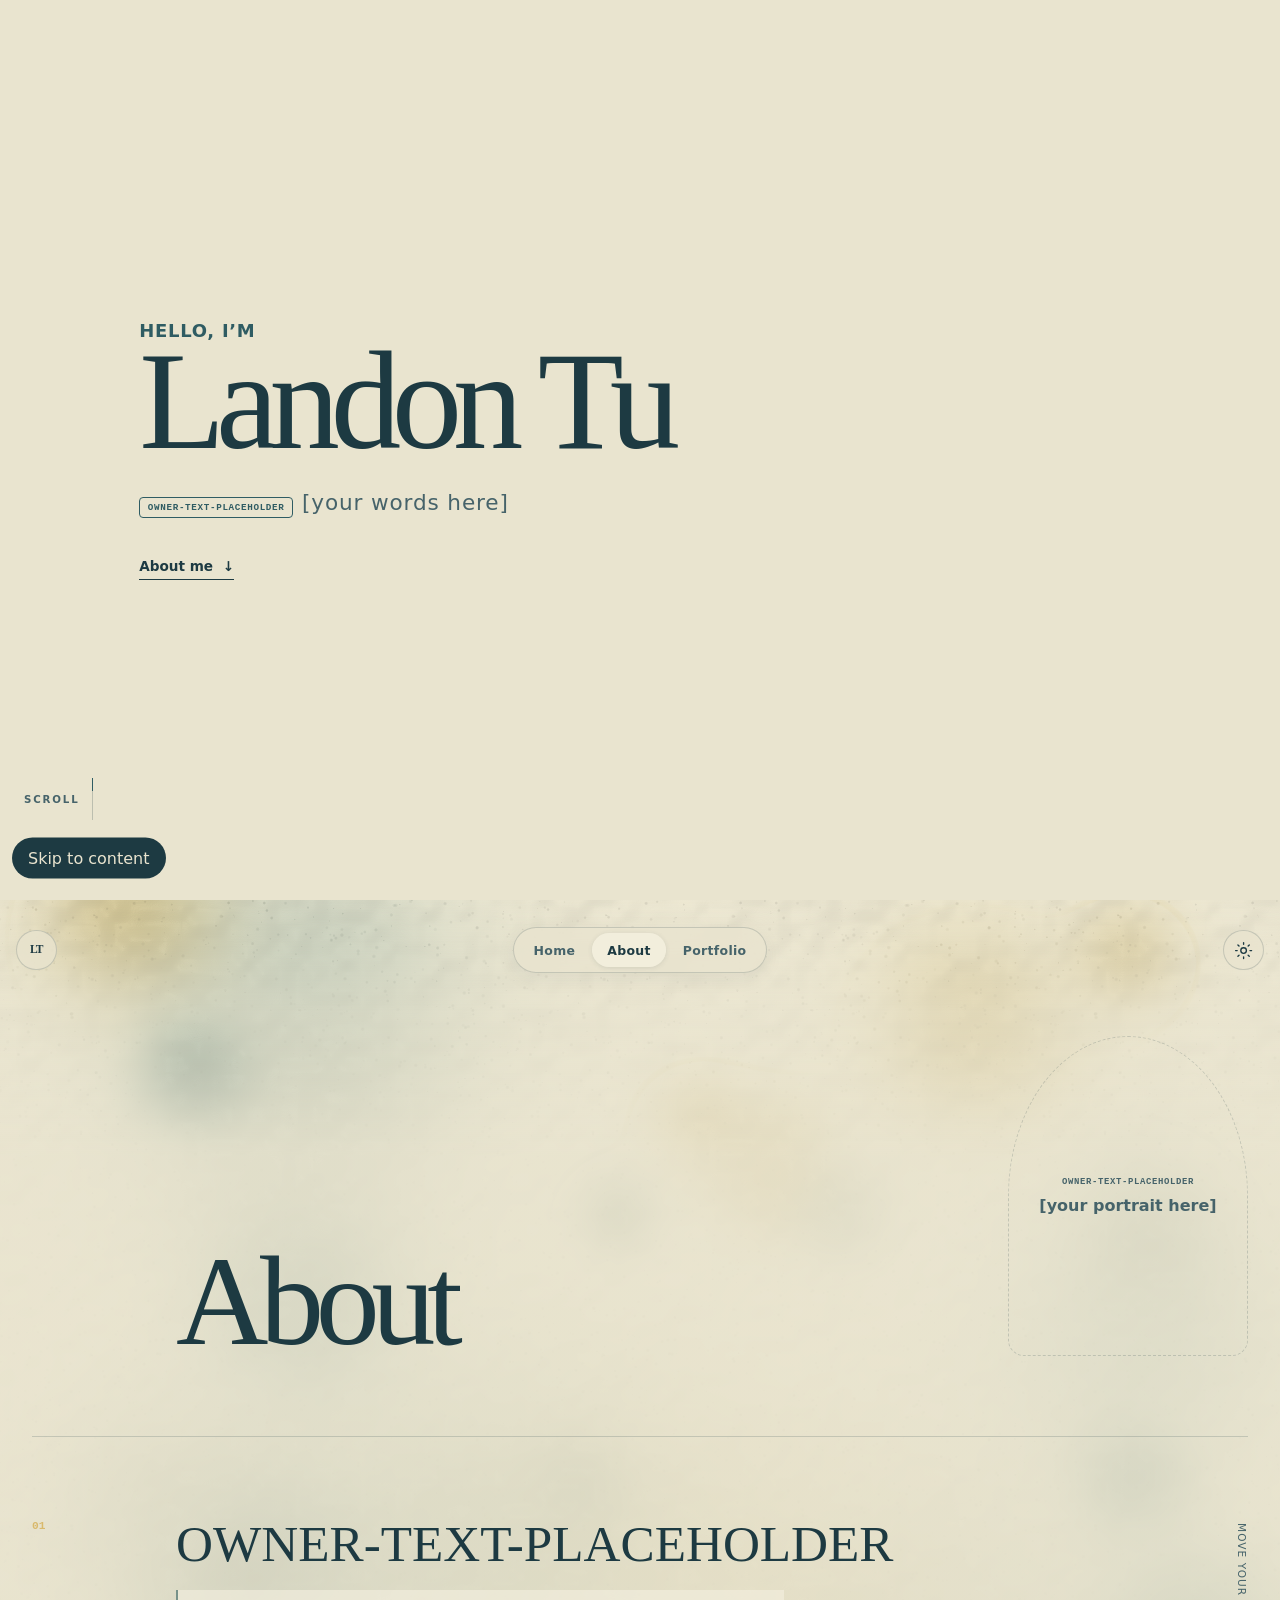
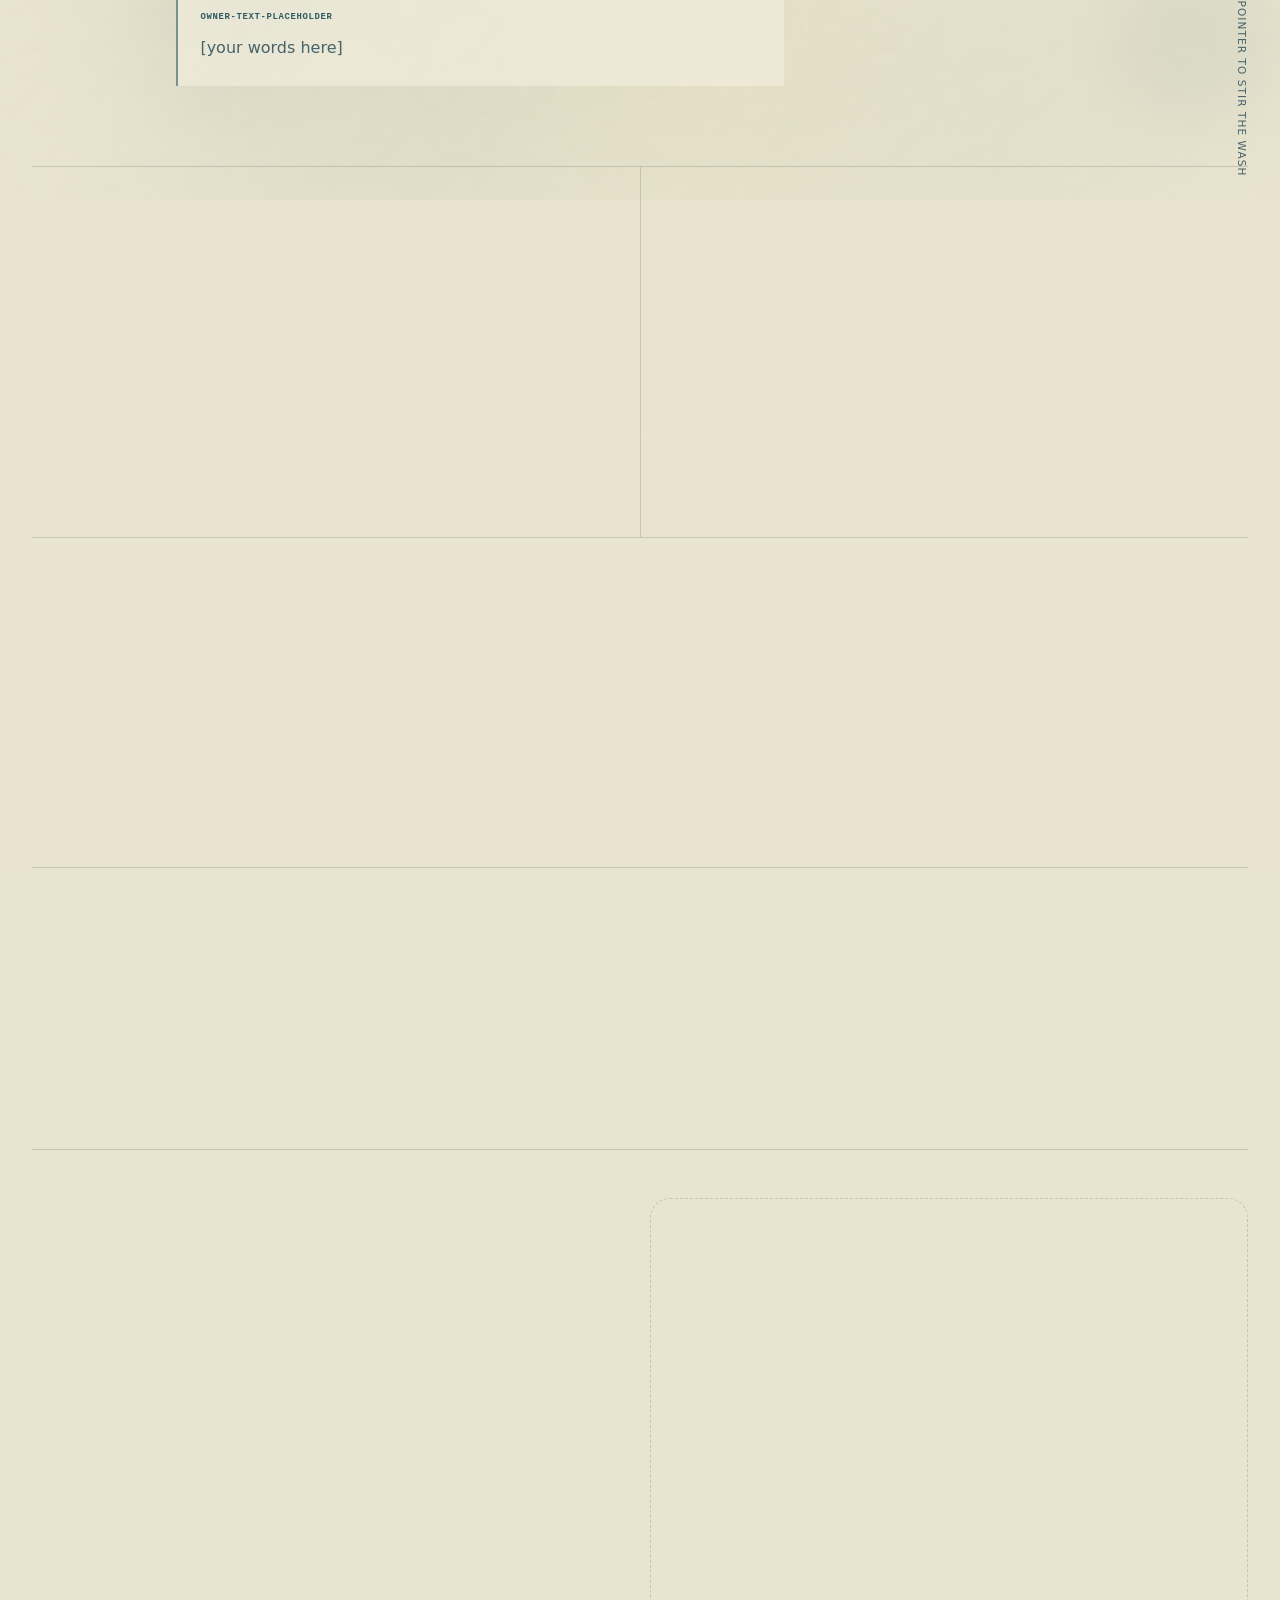
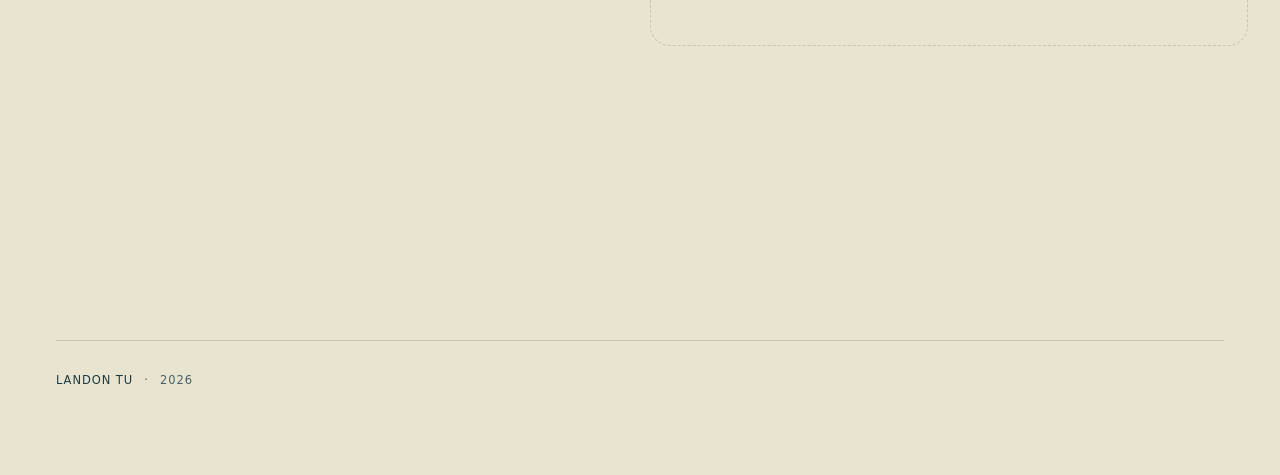
==== about.html @ 3b2dab9d "Initial commit: one-page site with watercolor background, portfolio, prototypes" ====
<!DOCTYPE html>
<html lang="en" data-theme="light">
<head>
  <meta charset="utf-8">
  <meta name="viewport" content="width=device-width, initial-scale=1">
  <!-- About is no longer a page; it is the second movement of the home page.
       This stub stays so old links, bookmarks and search results land in the
       right place instead of 404ing. -->
  <meta http-equiv="refresh" content="0; url=index.html#about">
  <meta name="robots" content="noindex">
  <link rel="canonical" href="index.html">
  <title>About — Landon Tu</title>
  <link rel="icon" href="favicon.svg" type="image/svg+xml">
  <link rel="stylesheet" href="styles.css">
  <script src="site.js" defer></script>
</head>
<body class="inner-page">
  <main class="page-shell" id="main-content">
    <p style="padding:6rem 0">Redirecting to <a href="index.html#about">Landon Tu — About</a>.</p>
  </main>
</body>
</html>
---- styles.css ----
:root {
  color-scheme: light dark;
  --paper: #e9e4cf;
  --paper-raised: #f3efdf;
  --ink: #1d3a42;
  --ink-soft: #46636a;
  --teal: #2f5c63;
  --celadon: #77928a;
  --gold: #d9b96c;
  --line: color-mix(in srgb, var(--ink) 18%, transparent);
  --glass: color-mix(in srgb, var(--paper) 76%, transparent);
  --shadow: 0 20px 60px color-mix(in srgb, var(--ink) 12%, transparent);
  --ease-out: cubic-bezier(.16, 1, .3, 1);
  --ease-soft: cubic-bezier(.22, .61, .36, 1);
  font-family: ui-sans-serif, system-ui, -apple-system, BlinkMacSystemFont, "Segoe UI", sans-serif;
}

:root[data-theme="dark"] {
  --paper: #0d2026;
  --paper-raised: #142c32;
  --ink: #e9e4cf;
  --ink-soft: #a9bbb5;
  --teal: #78a7a8;
  --celadon: #91aaa0;
  --gold: #d9b96c;
  --line: color-mix(in srgb, var(--ink) 16%, transparent);
  --glass: color-mix(in srgb, var(--paper) 72%, transparent);
  --shadow: 0 24px 70px rgba(0, 0, 0, .34);
}

/* ---------------------------------------------------------------- descent
   `--sp` is scroll progress through the FIRST viewport of the one-page
   journey, 0 at the top of the hero and 1 once the about sheet has taken the
   screen. It is the single driver for every continuous scroll effect, written
   two ways that must agree:

     - native  CSS scroll-driven animation on :root (see @supports below).
                No scroll listener exists at all; the browser owns the value.
     - fallback site.js writes the same number from a passive, rAF-coalesced
                scroll handler when animation-timeline is unsupported.

   Per-property easing is expressed as pure calc() shaping of that one linear
   driver, so both paths produce identical curves and there is no second set of
   keyframes to drift. --sp-in leaves slowly then accelerates (the hero holds,
   then goes); --sp-out moves immediately then settles; --sp-smooth is a
   smoothstep for things that should have no visible start or stop. */
@property --sp {
  syntax: "<number>";
  inherits: true;
  initial-value: 0;
}

:root {
  --sp-in: calc(var(--sp) * var(--sp));
  --sp-out: calc(var(--sp) * (2 - var(--sp)));
  --sp-smooth: calc(var(--sp) * var(--sp) * (3 - 2 * var(--sp)));
}

@supports (animation-timeline: scroll()) {
  html.wc-native-timeline {
    animation: wc-descent linear both;
    animation-timeline: scroll(root block);
    animation-range: 0 100vh;
  }
  @keyframes wc-descent { from { --sp: 0; } to { --sp: 1; } }
}

* { box-sizing: border-box; }
html { min-height: 100%; background: var(--paper); scroll-behavior: smooth; }
body { min-height: 100vh; margin: 0; background: var(--paper); color: var(--ink); }
a { color: inherit; }
button, a { -webkit-tap-highlight-color: transparent; }

.skip-link {
  position: fixed; top: .75rem; left: .75rem; z-index: 100;
  padding: .7rem 1rem; border-radius: 999px; background: var(--ink); color: var(--paper);
  text-decoration: none; transform: translateY(-180%); transition: transform .2s var(--ease-out);
}
.skip-link:focus { transform: translateY(0); }

.site-header {
  position: relative; z-index: 20; width: min(100% - 2rem, 84rem); height: 6.25rem; margin: 0 auto;
  display: grid; grid-template-columns: 1fr auto 1fr; align-items: center; gap: 1rem;
}
.home-page .site-header { position: fixed; inset: 0 0 auto; }
.wordmark {
  justify-self: start; display: grid; place-items: center; width: 2.55rem; height: 2.55rem;
  border: 1px solid var(--line); border-radius: 50%; background: var(--glass); backdrop-filter: blur(16px);
  font: 650 .72rem/1 Georgia, serif; letter-spacing: -.07em; text-decoration: none;
  transition: color .18s ease, border-color .22s ease, rotate .6s var(--ease-out), scale .35s var(--ease-out), background-color .25s ease;
}
.wordmark:hover { color: var(--gold); border-color: var(--gold); rotate: 12deg; scale: 1.08; }
.wordmark:focus-visible { outline: 2px solid var(--gold); outline-offset: 4px; rotate: -8deg; scale: 1.08; }

.site-nav {
  --nav-pad: .28rem; position: relative; display: flex; gap: .1rem; padding: var(--nav-pad);
  border: 1px solid var(--line); border-radius: 999px; background: var(--glass); backdrop-filter: blur(18px);
  box-shadow: 0 5px 20px color-mix(in srgb, var(--ink) 6%, transparent);
}
/* NOTHING here may change on :hover except colour. A nav item is a fixed box:
   its rect at rest and its rect under the pointer are the same rect, to the
   pixel. Two properties used to break that and both are gone (2026-08-12):

     letter-spacing .025em -> .04em   a genuine reflow. The hovered link grew a
       couple of pixels wider and shoved its neighbours sideways — pointing at
       "About" moved "Portfolio", which is the shift you can feel. It also lied
       to the pill: site.js measures link.offsetWidth synchronously in
       `pointerenter`, i.e. BEFORE the .32s letter-spacing transition has run, so
       the highlight was sized to a width the link no longer had by the time it
       arrived.
     transform: translateY(-1px)      no reflow, but it moves the item's own box
       by a pixel, which is exactly the complaint.

   The hover response did not need either: .nav-highlight already slides a pill
   under the pointer (translate + width, compositor-only, behind z-index 0) and
   the colour lift to --ink is instant. `transition` therefore no longer names a
   layout property, so there is no way to animate one back in by accident.
   Same rule applies to the showcase bar (showcase.css). */
.site-nav a {
  position: relative; z-index: 1; padding: .62rem .95rem; border-radius: 999px;
  color: var(--ink-soft); font-size: .78rem; font-weight: 650; letter-spacing: .025em; text-decoration: none;
  transition: color .16s ease;
}
.site-nav a:hover, .site-nav a:focus-visible, .site-nav a[aria-current="page"], .site-nav a.nav-spy-active { color: var(--ink); }
/* While the reader is down in the about section the emphasis moves with the
   pill; hover/focus still win so the nav never looks unresponsive. */
.site-nav:has(.nav-spy-active) a[aria-current="page"]:not(:hover):not(:focus-visible):not(.nav-spy-active) { color: var(--ink-soft); }
.site-nav a:focus-visible { outline: none; box-shadow: inset 0 0 0 2px var(--gold); }
.nav-highlight {
  position: absolute; z-index: 0; top: var(--nav-pad); bottom: var(--nav-pad); left: 0;
  width: var(--nav-w, 0); translate: var(--nav-x, 0) 0; opacity: 0; border-radius: 999px;
  background: color-mix(in srgb, var(--paper-raised) 88%, transparent);
  box-shadow: 0 1px 5px color-mix(in srgb, var(--ink) 12%, transparent);
  transition: translate .42s var(--ease-out), width .36s var(--ease-soft), opacity .12s ease, background-color .25s ease;
  will-change: translate, width;
}
.site-nav.nav-immediate .nav-highlight { transition-duration: 0s; }

.theme-toggle {
  justify-self: end; position: relative; width: 2.55rem; height: 2.55rem; padding: 0;
  border: 1px solid var(--line); border-radius: 50%; background: var(--glass); color: var(--ink); backdrop-filter: blur(16px); cursor: pointer;
  transition: background-color .2s ease, border-color .22s ease, box-shadow .3s var(--ease-out), transform .3s var(--ease-out);
}
.theme-toggle:hover { border-color: var(--gold); transform: rotate(8deg) scale(1.06); box-shadow: 0 7px 20px color-mix(in srgb, var(--ink) 12%, transparent); }
.theme-toggle:focus-visible { outline: 2px solid var(--gold); outline-offset: 4px; }
.theme-toggle svg { position: absolute; inset: .64rem; width: 1.2rem; height: 1.2rem; fill: none; stroke: currentColor; stroke-width: 1.7; stroke-linecap: round; stroke-linejoin: round; transition: opacity .2s ease, transform .5s var(--ease-out); }
.theme-toggle .moon { opacity: 0; transform: rotate(-70deg) scale(.45); fill: currentColor; stroke: none; }
[data-theme="dark"] .theme-toggle .sun { opacity: 0; transform: rotate(80deg) scale(.45); }
[data-theme="dark"] .theme-toggle .moon { opacity: 1; transform: rotate(0) scale(1); }

.watercolor, #wc-canvas, .watercolor-shade, .watercolor-veil { position: fixed; inset: 0; width: 100%; height: 100%; }
.watercolor { z-index: 0; overflow: hidden; background: #e9e4cf; }
#wc-canvas { display: block; pointer-events: none; background: #e9e4cf; }
.watercolor-shade { pointer-events: none; background: transparent; transition: background-color .7s ease; }
[data-theme="dark"] .watercolor-shade { background: rgba(5, 24, 29, .68); }

/* The descent's backdrop move: the page's own paper reclaims the wash as you
   go down, so the sim keeps running (and keeps being visible) while the about
   text sits on something quiet. Opacity on a fixed solid layer — no filter, no
   blur, nothing that would repaint the canvas region every frame. */
.watercolor-veil { z-index: 1; pointer-events: none; background: var(--paper); opacity: calc(var(--sp-smooth) * .46); }

/* The home page scrolls now. (watercolor.css used to force `overflow: hidden`
   and a 100% body height from the prototype shell; both are gone from the
   site's copy — see the comment there.) */
.home-page { background: var(--paper); }
.home-main {
  position: relative; z-index: 2; min-height: 100svh; display: flex; align-items: center;
  padding: 7rem max(1.5rem, calc((100vw - 84rem) / 2)); pointer-events: none;
}
.hero {
  max-width: 49rem; pointer-events: auto;
  /* Parallax with restraint: the name LAGS the scroll by 22vh over the first
     viewport (it rises at ~0.78x the page's speed), so it seems to stay with
     the wash while the document moves past it — rather than being flung. Lag
     is linear, because a constant relative speed is what reads as depth.
     The fade is quad-in on the same driver: it holds at full strength through
     the first fifth, then dissolves, finishing at --sp 0.62 — while the name
     is still on screen. The hero recedes INTO the wash; it does not merely
     scroll off the top. Two properties, two curves, one driver. */
  transform: translate3d(0, calc(var(--sp) * 22vh), 0);
  opacity: clamp(0, calc(1 - var(--sp-in) * 2.6), 1);
}
/* An opacity-0 element still swallows clicks. Once ANY sheet below the hero
   owns the viewport the hero must stop being a target, whatever the geometry
   does. The class was `at-about` when about was the only sheet; with portfolio
   below it, keying on "about is in view" would hand the invisible hero its
   clicks back the moment the reader scrolled past about. */
.wc-past-hero .hero { pointer-events: none; }
.hero-rise { animation: rise .75s var(--ease-out) both; }
html.wc-deep-load .hero-rise { animation: none; }

.scroll-cue {
  /* bottom clears the watercolor panel's toggle, which the home page parks at
     bottom-left (1rem + 42px). At 3.2rem the label sat on top of it. */
  position: absolute; z-index: 3; left: max(1.5rem, calc((100vw - 84rem) / 2)); bottom: 5rem;
  display: flex; gap: .8rem; align-items: center; pointer-events: auto;
  color: var(--ink-soft); font-size: .64rem; font-weight: 650; letter-spacing: .18em; text-transform: uppercase;
  text-decoration: none; opacity: clamp(0, calc(1 - var(--sp) * 2.6), 1);
  transition: color .2s ease;
}
.scroll-cue:hover { color: var(--ink); }
.scroll-cue:focus-visible { outline: 2px solid var(--gold); outline-offset: 6px; border-radius: .3rem; }
.scroll-cue-rail { position: relative; display: block; width: 1px; height: 2.6rem; background: color-mix(in srgb, var(--ink) 22%, transparent); overflow: hidden; }
.scroll-cue-rail i { position: absolute; top: 0; left: -1px; width: 3px; height: .8rem; border-radius: 999px; background: var(--teal); animation: cue-fall 2.6s var(--ease-soft) infinite; }
@keyframes cue-fall {
  0% { transform: translateY(-.9rem); opacity: 0; }
  22% { opacity: 1; }
  70% { opacity: 1; }
  100% { transform: translateY(2.6rem); opacity: 0; }
}
.eyebrow { margin: 0 0 1rem; color: var(--teal); font-size: .7rem; font-weight: 750; letter-spacing: .19em; text-transform: uppercase; }
.hero h1 { margin: 0; font: 500 clamp(4rem, 11vw, 9rem)/.85 Georgia, "Times New Roman", serif; letter-spacing: -.065em; }
.hero h1 { color: var(--ink); text-shadow: 0 1px 0 color-mix(in srgb, var(--paper) 70%, transparent); }
.hero .eyebrow { color: var(--teal); }
.hero .hero-tagline { margin: 1.8rem 0 0; display: flex; flex-wrap: wrap; gap: .55rem; align-items: baseline; color: var(--ink-soft); font-size: clamp(1rem, 1.8vw, 1.35rem); }
.placeholder-label { display: inline-block; padding: .3rem .48rem; border: 1px solid currentColor; border-radius: .25rem; color: var(--teal); font: 700 .58rem/1 ui-monospace, SFMono-Regular, Consolas, monospace; letter-spacing: .07em; }
.hero-actions { margin-top: 2.4rem; }
.text-link { display: inline-flex; gap: .6rem; align-items: center; padding-bottom: .3rem; border-bottom: 1px solid var(--ink); text-decoration: none; font-size: .85rem; font-weight: 650; transition: color .18s ease, border-color .18s ease, gap .35s var(--ease-out); }
.text-link:hover { color: var(--teal); border-color: var(--teal); gap: .95rem; }
.text-link:focus-visible { outline: 2px solid var(--gold); outline-offset: 5px; }
/* The hint is about the hero's pointer play; it has no business following you
   into the about section, so it leaves in the first third of the descent. */
.interaction-hint { position: fixed; z-index: 2; right: 2rem; bottom: 1.5rem; margin: 0; color: var(--ink-soft); font-size: .66rem; letter-spacing: .1em; text-transform: uppercase; writing-mode: vertical-rl; opacity: clamp(0, calc(1 - var(--sp) * 3.2), 1); }
/* ------------------------------------------------------ ?tune panel only

   index.html no longer ships a panel: no panel.js, no mount, no
   watercolor-panel.css. These four rules therefore match nothing on a normal
   visit — they are the home page's placement for the panel that `?tune`
   injects, and they are KEPT rather than deleted because the escape hatch puts
   the real panel on the real page, at the real bottom-left corner, where the
   bug below lives. Deleting them would move the tuning panel to its default
   top-right, on top of the fixed site header and the theme toggle. */
.home-page .wc-panel { top: auto; right: auto; bottom: 1rem; left: 1rem; align-items: flex-start; }
/* The panel is a fixed flex column 300px wide EVEN WHEN CLOSED — the collapsed
   drawer inside it is already `pointer-events: none` (watercolor-panel.css), but
   the container is not, and it is `position: fixed; z-index: 10` parked in the
   home page's bottom-left corner. At the bottom of the document that is exactly
   where the footer byline is, so the byline's clicks went to an invisible div:
   `document.elementFromPoint` over the link returned `div.wc-panel`, in the
   canonical site as well as here. Only the panel's own controls are targets.
   The split makes this unreachable for a reader — but it must survive for the
   owner's own ?tune pass, which is the one session where a stranded footer
   would be blamed on the footer. */
.home-page .wc-panel { pointer-events: none; }
.home-page .wc-toggle { pointer-events: auto; opacity: .55; scale: .82; }
.home-page .wc-toggle:hover, .home-page .wc-toggle:focus-visible, .home-page .wc-panel.open .wc-toggle { opacity: 1; scale: 1; }
.home-page .wc-note { top: auto; right: auto; bottom: 1rem; left: 1rem; }
@keyframes rise { from { opacity: 0; transform: translateY(1.4rem); } to { opacity: 1; transform: none; } }

/* .inner-page / .page-shell are the redirect stubs' shell (about.html,
   portfolio.html). Nothing else uses them: both real pages are movements of
   index.html now. */
.inner-page { background-image: radial-gradient(circle at 90% 5%, color-mix(in srgb, var(--gold) 13%, transparent), transparent 30rem), linear-gradient(135deg, transparent 0 49.8%, color-mix(in srgb, var(--teal) 5%, transparent) 50% 50.2%, transparent 50.4%); }
.page-shell { width: min(100% - 3rem, 76rem); min-height: calc(100vh - 12rem); margin: 3.5rem auto 5rem; }

.portfolio-grid { display: grid; grid-template-columns: repeat(12, 1fr); gap: 1.25rem; padding: 3rem 0 4rem; }
.project-card { grid-column: span 6; }
.project-visual { display: block; aspect-ratio: 4 / 3; overflow: hidden; border-radius: 1rem; background: var(--paper-raised); }
.project-visual img { width: 100%; height: 100%; object-fit: cover; transition: transform .7s var(--ease-out), filter .35s ease; }
.project-visual:hover img { transform: scale(1.025); }
.project-meta { padding: 1rem .2rem 2rem; }
.project-meta h3 { margin: 0; font: 500 1.6rem/1.2 Georgia, serif; }
.project-meta h3 a { text-decoration: none; }
.project-meta p { max-width: 38rem; color: var(--ink-soft); line-height: 1.65; }
.project-tags { display: flex; flex-wrap: wrap; gap: .4rem; padding: 0; list-style: none; }
.project-tags li { padding: .25rem .55rem; border: 1px solid var(--line); border-radius: 999px; color: var(--ink-soft); font-size: .68rem; }
.empty-state { grid-column: 1 / -1; min-height: 22rem; display: grid; place-content: center; justify-items: center; padding: 3rem; border: 1px dashed var(--line); border-radius: 1.25rem; text-align: center; }
/* The empty room with an exhibit already in it: same panel, one cell wide, and
   aligned to the card's visual rather than to the whole card, so the two tops
   agree and the dashed box does not run down past the card's meta block. */
.empty-state-beside { grid-column: span 6; min-height: 0; aspect-ratio: 4 / 3; align-self: start; padding: 2rem; }
/* The visual half of a card whose cover image the owner has not chosen yet.
   Same dashed-placeholder language as .portrait-placeholder, same 4/3 box as a
   real .project-visual, so the grid does not reflow when the <img> lands. */
.project-visual-empty { display: grid; place-content: center; justify-items: center; gap: .5rem; padding: 2rem; border: 1px dashed var(--line); background: color-mix(in srgb, var(--paper-raised) 55%, transparent); color: var(--ink-soft); text-align: center; text-decoration: none; transition: border-color .22s ease, background-color .25s ease; }
.project-visual-empty strong { font: 400 .8rem/1.4 inherit; }
.project-visual-empty:hover { border-color: var(--teal); background: color-mix(in srgb, var(--paper-raised) 80%, transparent); }
.project-visual-empty:focus-visible { outline: 2px solid var(--gold); outline-offset: 4px; }
/* h3, not h2: on the one-pager the section's own heading is the <h2>. */
.empty-state h3 { margin: 1.4rem 0 .35rem; font: 500 clamp(1.7rem, 4vw, 2.4rem)/1.2 Georgia, serif; }
.empty-state p { margin: 0; color: var(--ink-soft); }
/* …and it stops shouting. At display size the placeholder's "more exhibits are
   being prepared" was set larger than the title of the exhibit standing next to
   it, so the empty half of the room read as the headline and the actual work as
   a caption. It is a note now, not a movement. */
.empty-state-beside h3 { font-size: clamp(1.1rem, 1.6vw, 1.35rem); margin: 1rem 0 .3rem; }
.empty-state-beside p { font-size: .82rem; }
.empty-state-beside .empty-mark { height: 1.6rem; }
.empty-state-beside .empty-mark i { height: .8rem; }
.empty-state-beside .empty-mark i:nth-child(2) { height: 1.4rem; }
.empty-state-beside .empty-mark i:nth-child(3) { height: 1rem; }
.empty-mark { display: flex; gap: .4rem; align-items: end; height: 2.6rem; }
.empty-mark i { display: block; width: .45rem; height: 1.2rem; border-radius: 999px; background: var(--teal); transform: rotate(25deg); opacity: .65; }
.empty-mark i:nth-child(2) { height: 2.2rem; background: var(--gold); transform: rotate(12deg); }
.empty-mark i:nth-child(3) { height: 1.6rem; background: var(--celadon); transform: rotate(-8deg); }

/* ------------------------------------------------------------ about sheet
   Legibility is STRUCTURAL, not animated: the sheet is a real scrolling
   surface whose paper thickens over its first 16rem, so the wash settles
   behind the text purely from layout. The scroll-driven veil above is extra
   atmosphere on top of that — if every animation here were switched off (JS
   dead, reduced motion, an engine with no scroll timelines), the about text
   still reads on quiet paper. */
.about-shell {
  position: relative; z-index: 2;
  background: linear-gradient(to bottom,
    color-mix(in srgb, var(--paper) 0%, transparent) 0,
    color-mix(in srgb, var(--paper) 62%, transparent) 7rem,
    color-mix(in srgb, var(--paper) 89%, transparent) 16rem);
}
.about-inner { width: min(100% - 3rem, 76rem); margin: 0 auto; padding: 4rem 0 0; }

/* The about section opens on its own display word rather than a second copy
   of the name — the 9rem indent lines it up with the 01-04 number rail. */
.about-intro { position: relative; display: grid; grid-template-columns: minmax(0, 1fr) auto; align-items: end; gap: 2rem; padding: 4.5rem 0 5rem; border-bottom: 1px solid var(--line); }
/* One display word per movement, at one size. About indents its word to the
   9rem number rail; Portfolio gets there by sitting in the rail's grid column
   instead, with its eyebrow in the rail itself. */
.about-display, .portfolio-display { margin: 0; font: 500 clamp(4.4rem, 10vw, 8.5rem)/.85 Georgia, "Times New Roman", serif; letter-spacing: -.065em; }
.about-display { margin-left: 9rem; }
.portrait-placeholder { width: min(25vw, 15rem); aspect-ratio: 3 / 4; display: grid; place-content: center; gap: .5rem; padding: 1rem; border: 1px dashed var(--line); border-radius: 50% 50% 1rem 1rem; color: var(--ink-soft); text-align: center; }
.portrait-placeholder span, .owner-copy::before { font: 700 .56rem/1.3 ui-monospace, SFMono-Regular, Consolas, monospace; letter-spacing: .07em; }
.portrait-placeholder strong { font: 400 .8rem/1.4 inherit; }
.about-content { display: grid; gap: 0; }
.about-lede, .about-contact { display: grid; grid-template-columns: 9rem 1fr; padding: 5rem 0; border-bottom: 1px solid var(--line); }
.about-columns { display: grid; grid-template-columns: 1fr 1fr; border-bottom: 1px solid var(--line); }
.about-columns article { padding: 4rem 4rem 4rem 9rem; }
.about-columns article + article { border-left: 1px solid var(--line); }
.section-number { margin: .25rem 0; color: var(--gold); font: 600 .7rem/1 ui-monospace, monospace; }
/* Grid items default to min-width:auto, and the placeholder headings are one
   unbreakable 22-character token at clamp(...,4vw,...) — which is why the old
   about page pushed 8px of horizontal scroll at 1280w. Harmless on its own
   page; on the merged page it puts a sideways wobble into the descent. */
.about-lede > div, .about-contact > div, .about-columns article { min-width: 0; }
.about-content h3 { margin: 0 0 1.2rem; font: 500 clamp(1.8rem, 4vw, 3.2rem)/1.05 Georgia, serif; overflow-wrap: anywhere; }
.owner-copy { min-height: 6rem; max-width: 38rem; margin: 0; padding: 1.4rem; border-left: 2px solid var(--celadon); background: color-mix(in srgb, var(--paper-raised) 65%, transparent); color: var(--ink-soft); font-size: 1rem; line-height: 1.7; }
.owner-copy::before { content: "OWNER-TEXT-PLACEHOLDER"; display: block; margin-bottom: .6rem; color: var(--teal); }
/* -------------------------------------------------------- portfolio sheet
   The third movement, and the bottom of the descent. The about sheet's paper
   gradient stops climbing at 16rem and holds 89% for the rest of its height,
   so this sheet is that same flat 89% — a different value here would draw a
   visible horizontal seam across the wash at the section junction. It is a
   sheet rather than a continuation of .about-shell because the scroll spy
   needs two separate sections to observe, and because the nav's Portfolio
   anchor has to land on a real element. */
.portfolio-shell {
  position: relative; z-index: 2;
  background: color-mix(in srgb, var(--paper) 89%, transparent);
}
.portfolio-inner { width: min(100% - 3rem, 76rem); margin: 0 auto; }
/* Eyebrow in the 9rem rail, display word beside it — the same left gutter the
   01–04 numbers and the about word already use, so the descent keeps one
   vertical alignment from the hero to the footer. */
/* 7rem of lead-in, not 5: the site header is fixed at 6.25rem on this page, so
   anything less and an anchor landing that puts #portfolio's top at y=0 tucks
   the display word under the nav pill. About clears it by accident (its own
   intro padding puts the word at ~136px); this makes it deliberate. */
.portfolio-intro { display: grid; grid-template-columns: 9rem 1fr; align-items: end; padding: 7rem 0 3.75rem; border-bottom: 1px solid var(--line); }
.portfolio-intro .eyebrow { margin: 0 0 .45rem; }

.site-footer { width: min(100% - 3rem, 76rem); margin: 0 auto; padding: 2rem 0 3rem; display: flex; gap: .7rem; border-top: 1px solid var(--line); color: var(--ink-soft); font-size: .72rem; letter-spacing: .08em; text-transform: uppercase; }
.site-footer a { color: var(--ink); text-decoration: none; }
/* …and it should not LOOK like it is fighting the panel either: the toggle sits
   at bottom-left 1rem, so the byline gets enough floor under it to clear the
   toggle's 42px instead of sitting shoulder to shoulder with it. */
.home-page .site-footer { padding-bottom: 5.5rem; }

/* --------------------------------------------------------- entrances
   Staggered surfacing, driven by IntersectionObserver rather than the scroll
   timeline: an entrance is a one-shot event at a threshold, not a function of
   scroll position, and a transition is interruptible by construction — reverse
   direction mid-flight and it retargets from wherever it is.

   Gated on .js-reveal, which site.js only sets once it has an
   IntersectionObserver in hand. Without it these rules never apply and the
   content is simply there: no scenario hides the owner's page behind a script. */
.js-reveal .reveal {
  --reveal-delay: calc(var(--i, 0) * 85ms);
  opacity: 0;
  transform: translate3d(0, 1.5rem, 0);
  transition:
    opacity .62s var(--ease-soft) var(--reveal-delay),
    transform .95s var(--ease-out) var(--reveal-delay);
}
.js-reveal .reveal.is-in { opacity: 1; transform: none; }

@media (max-width: 700px) {
  .site-header { width: min(100% - 1rem, 84rem); height: 5rem; gap: .45rem; }
  .site-nav a { padding: .55rem .62rem; font-size: .7rem; }
  .wordmark, .theme-toggle { width: 2.25rem; height: 2.25rem; }
  .theme-toggle svg { inset: .53rem; }
  .home-main { align-items: flex-end; padding: 6rem 1.25rem 18vh; }
  .hero h1 { font-size: clamp(3.8rem, 20vw, 6.5rem); }
  .scroll-cue { left: 1.25rem; bottom: 4.5rem; }
  .about-inner { width: min(100% - 2rem, 76rem); padding-top: 2rem; }
  .interaction-hint { display: none; }
  .page-shell { width: min(100% - 2rem, 76rem); margin-top: 1rem; }
  .portfolio-inner { width: min(100% - 2rem, 76rem); }
  .portfolio-intro { grid-template-columns: 1fr; padding: 3rem 0 2.5rem; }
  .about-intro { grid-template-columns: 1fr; padding: 2.5rem 0 2.5rem; }
  .about-display, .portfolio-display { font-size: clamp(3.6rem, 18vw, 6rem); }
  .about-display { margin-left: 0; }
  .portfolio-intro .eyebrow { margin-bottom: 1rem; }
  .portrait-placeholder { justify-self: start; width: 9rem; margin: 2.5rem 0 0; }
  .project-card { grid-column: 1 / -1; }
  .empty-state { min-height: 18rem; padding: 2rem 1rem; }
  .empty-state-beside { grid-column: 1 / -1; aspect-ratio: auto; min-height: 14rem; }
  .about-lede, .about-contact { grid-template-columns: 2.5rem 1fr; padding: 3rem 0; }
  .about-columns { grid-template-columns: 1fr; }
  .about-columns article { padding: 3rem 0; }
  .about-columns article + article { border-left: 0; border-top: 1px solid var(--line); }
  .site-footer { width: min(100% - 2rem, 76rem); }
}

@media (prefers-reduced-motion: reduce) {
  html { scroll-behavior: auto; }
  *, *::before, *::after { animation-duration: .01ms !important; animation-iteration-count: 1 !important; transition-duration: .01ms !important; }

  /* Static sections, no entrances, no parallax. site.js also refuses to attach
     the scroll driver here, so --sp stays 0 — which is why every value below
     is written out rather than left to the calc()s.
     The veil is the one thing that stays ON: it is legibility, not motion, and
     a reader who has asked for less movement gets a permanently calmer wash
     rather than a wash that clears only if they scroll. */
  html.wc-native-timeline { animation: none; }
  .watercolor-veil { opacity: .3; }
  .hero { transform: none; opacity: 1; }
  .hero-rise { animation: none; }
  .scroll-cue { opacity: 1; }
  .scroll-cue-rail i { animation: none; top: .9rem; opacity: .8; }
  .interaction-hint { opacity: 1; }
  .js-reveal .reveal { opacity: 1; transform: none; transition: none; }
}
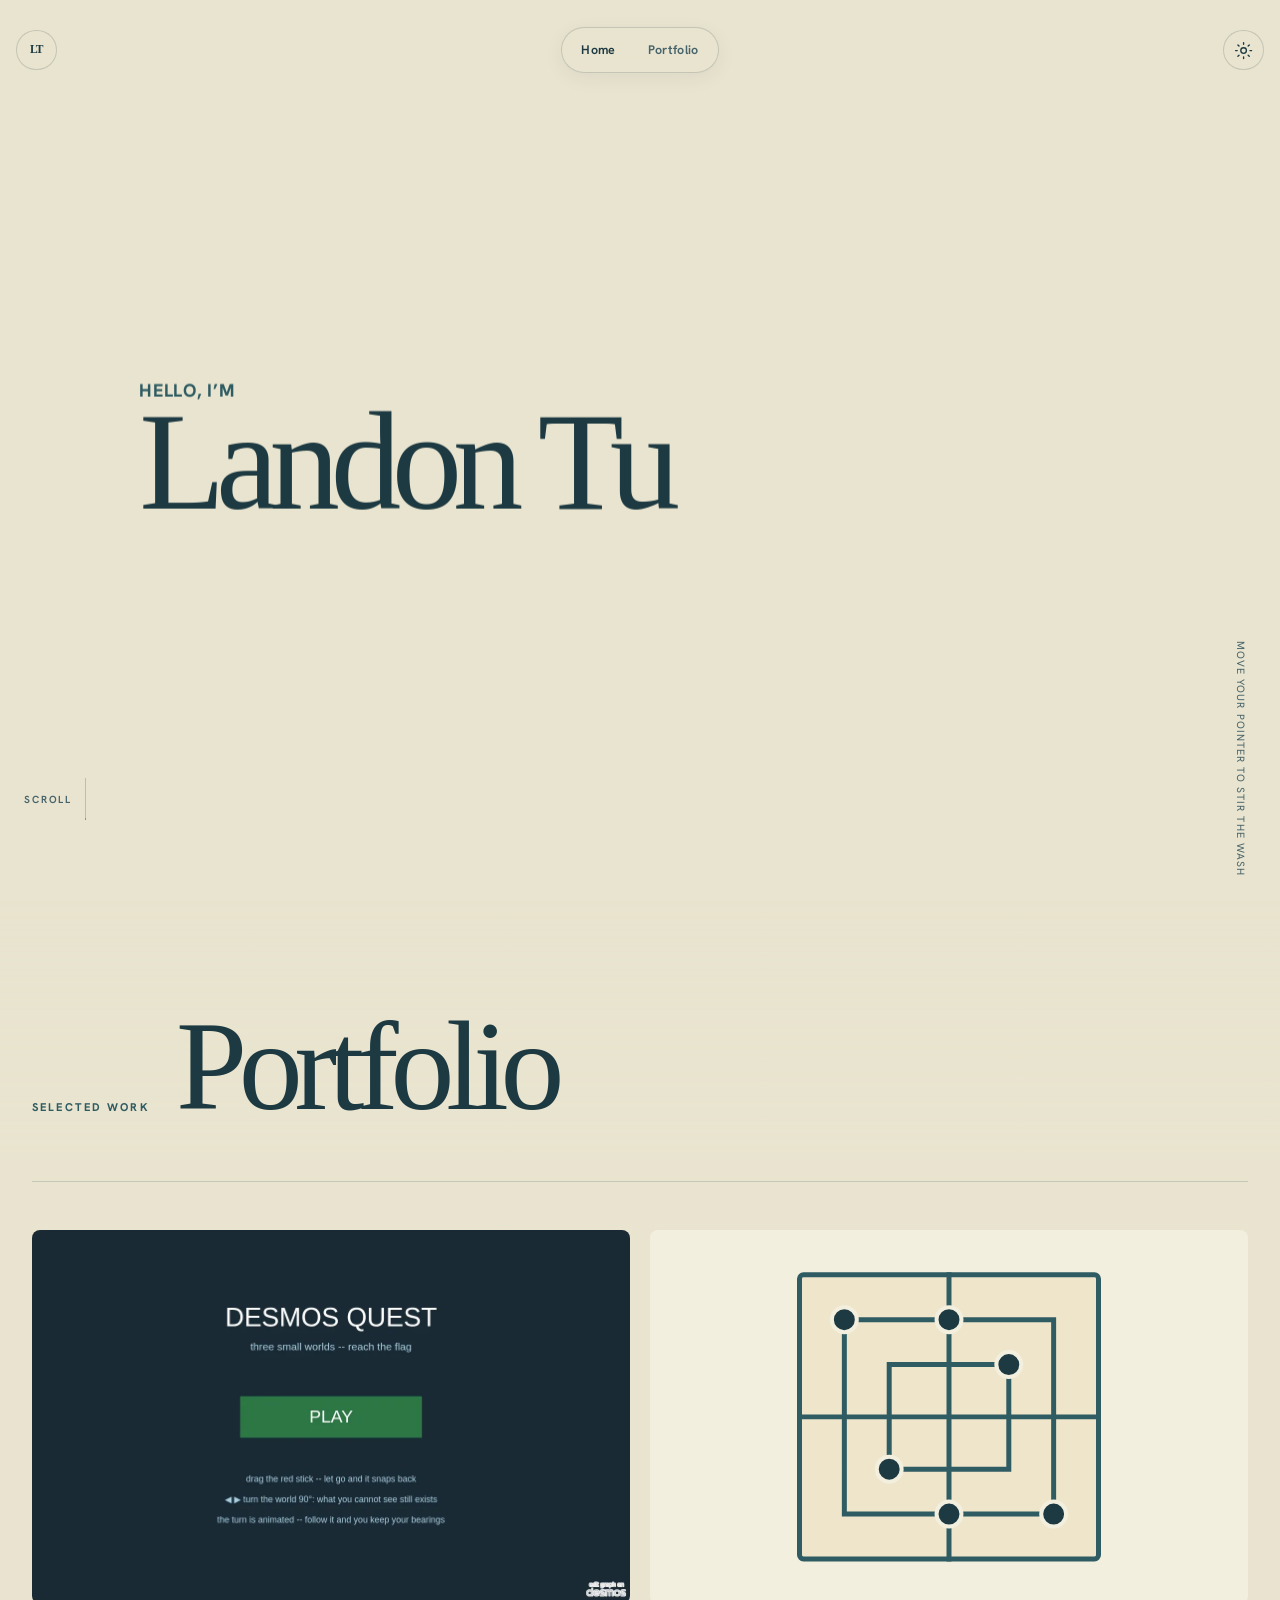
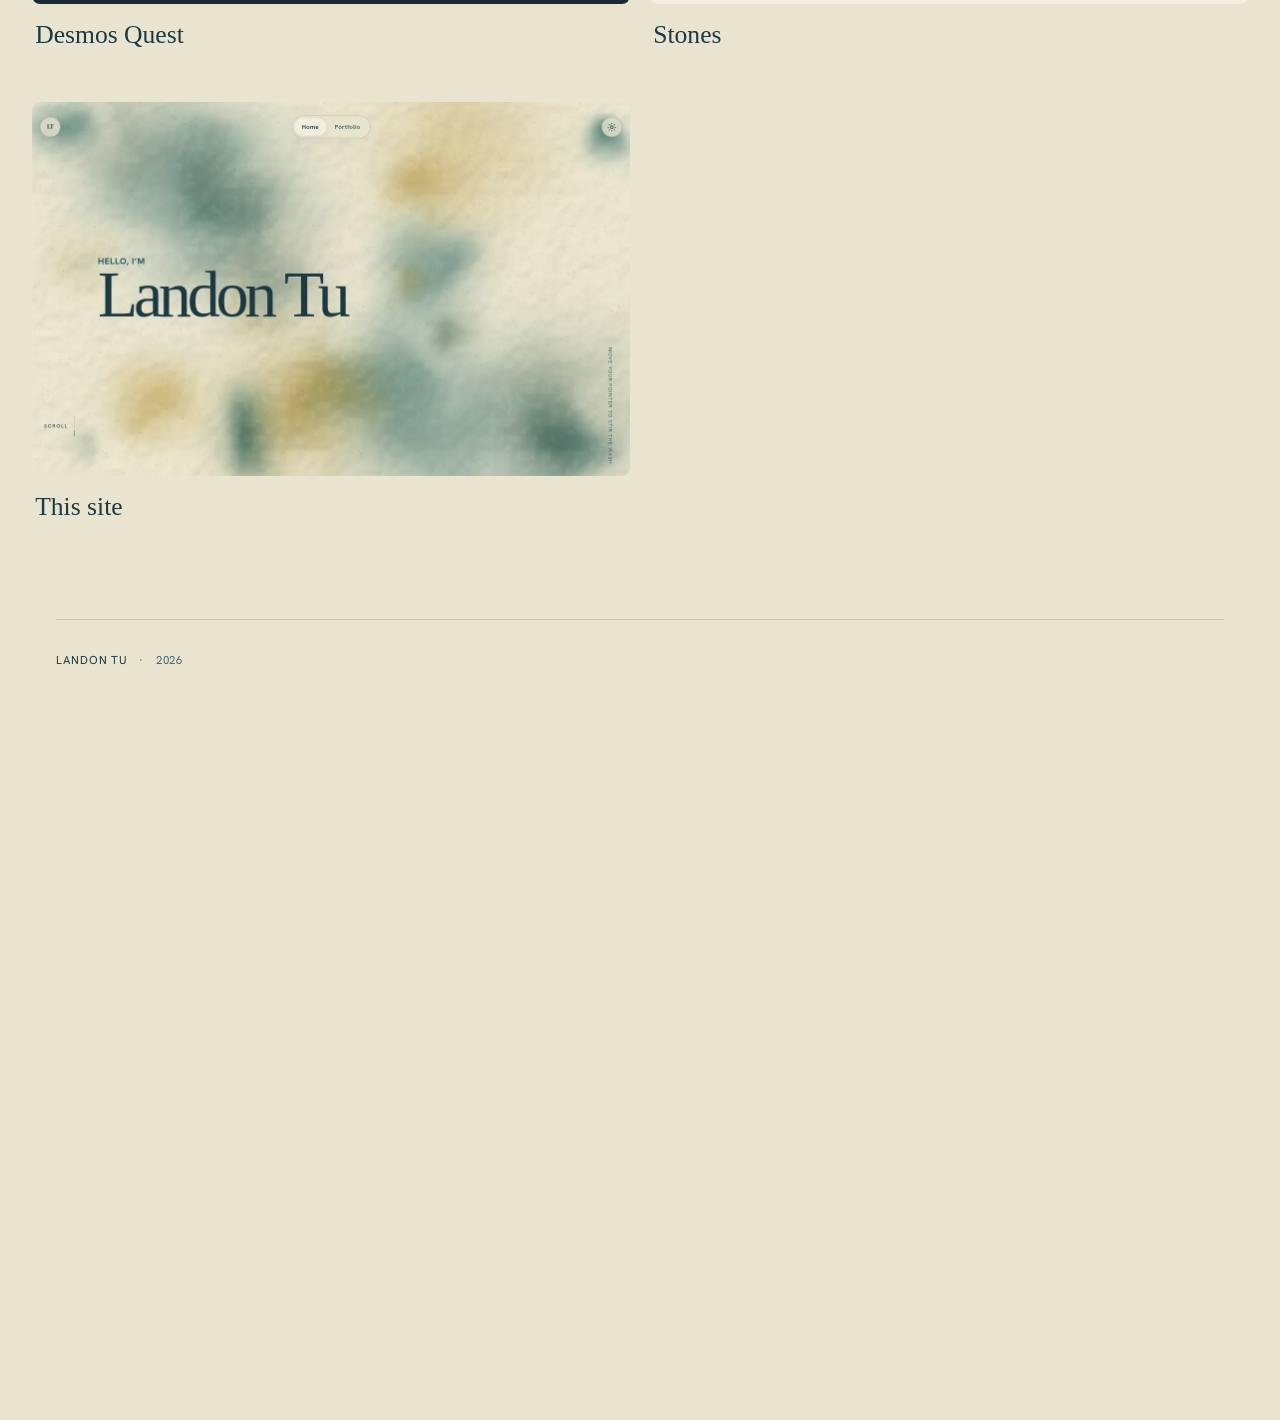
==== commit f3c104fe: "no-mistakes(review): Redirect legacy About to top; normalize hidden hash targets" ====
--- a/about.html
+++ b/about.html
@@ -6,7 +6,8 @@
   <!-- About is no longer a page; it is the second movement of the home page.
        This stub stays so old links, bookmarks and search results land in the
        right place instead of 404ing. -->
-  <meta http-equiv="refresh" content="0; url=index.html#about">
+  <!-- About is deferred and hidden: restore index.html#about here (and below) when it is published again. -->
+  <meta http-equiv="refresh" content="0; url=index.html">
   <meta name="robots" content="noindex">
   <link rel="canonical" href="index.html">
   <title>About — Landon Tu</title>
@@ -16,7 +17,7 @@
 </head>
 <body class="inner-page">
   <main class="page-shell" id="main-content">
-    <p style="padding:6rem 0">Redirecting to <a href="index.html#about">Landon Tu — About</a>.</p>
+    <p style="padding:6rem 0">Redirecting to <a href="index.html">Landon Tu</a>.</p>
   </main>
 </body>
 </html>
--- a/styles.css
+++ b/styles.css
@@ -1,3 +1,11 @@
+@font-face {
+  font-family: "Hanken Grotesk";
+  src: url("assets/fonts/hanken-grotesk.woff2") format("woff2");
+  font-style: normal;
+  font-weight: 100 900;
+  font-display: swap;
+}
+
 :root {
   color-scheme: light dark;
   --paper: #e9e4cf;
@@ -12,7 +20,7 @@
   --shadow: 0 20px 60px color-mix(in srgb, var(--ink) 12%, transparent);
   --ease-out: cubic-bezier(.16, 1, .3, 1);
   --ease-soft: cubic-bezier(.22, .61, .36, 1);
-  font-family: ui-sans-serif, system-ui, -apple-system, BlinkMacSystemFont, "Segoe UI", sans-serif;
+  font-family: "Hanken Grotesk", sans-serif;
 }
 
 :root[data-theme="dark"] {
@@ -213,8 +221,7 @@
 .hero h1 { margin: 0; font: 500 clamp(4rem, 11vw, 9rem)/.85 Georgia, "Times New Roman", serif; letter-spacing: -.065em; }
 .hero h1 { color: var(--ink); text-shadow: 0 1px 0 color-mix(in srgb, var(--paper) 70%, transparent); }
 .hero .eyebrow { color: var(--teal); }
-.hero .hero-tagline { margin: 1.8rem 0 0; display: flex; flex-wrap: wrap; gap: .55rem; align-items: baseline; color: var(--ink-soft); font-size: clamp(1rem, 1.8vw, 1.35rem); }
-.placeholder-label { display: inline-block; padding: .3rem .48rem; border: 1px solid currentColor; border-radius: .25rem; color: var(--teal); font: 700 .58rem/1 ui-monospace, SFMono-Regular, Consolas, monospace; letter-spacing: .07em; }
+.hero .hero-tagline { margin: 1.8rem 0 0; display: flex; flex-wrap: wrap; gap: .55rem; align-items: baseline; color: var(--ink-soft); font-size: clamp(1rem, 1.8vw, 1.35rem); letter-spacing: normal; }
 .hero-actions { margin-top: 2.4rem; }
 .text-link { display: inline-flex; gap: .6rem; align-items: center; padding-bottom: .3rem; border-bottom: 1px solid var(--ink); text-decoration: none; font-size: .85rem; font-weight: 650; transition: color .18s ease, border-color .18s ease, gap .35s var(--ease-out); }
 .text-link:hover { color: var(--teal); border-color: var(--teal); gap: .95rem; }
@@ -256,45 +263,21 @@
 
 .portfolio-grid { display: grid; grid-template-columns: repeat(12, 1fr); gap: 1.25rem; padding: 3rem 0 4rem; }
 .project-card { grid-column: span 6; }
-.project-visual { display: block; aspect-ratio: 4 / 3; overflow: hidden; border-radius: 1rem; background: var(--paper-raised); }
+.project-visual { display: block; aspect-ratio: 16 / 10; overflow: hidden; border-radius: 8px; background: var(--paper-raised); }
 .project-visual img { width: 100%; height: 100%; object-fit: cover; transition: transform .7s var(--ease-out), filter .35s ease; }
-.project-visual:hover img { transform: scale(1.025); }
+a.project-visual:hover img, a.project-visual:hover svg { transform: scale(1.025); }
+a.project-visual:focus-visible { outline: 3px solid var(--gold); outline-offset: 4px; }
+.stones-visual { color: var(--teal); }
+.stones-visual svg { display: block; width: 100%; height: 100%; transition: transform .7s var(--ease-out); }
+.stones-board { fill: color-mix(in srgb, var(--gold) 18%, var(--paper-raised)); stroke: var(--teal); stroke-width: 10; }
+.stones-lines { fill: none; stroke: var(--teal); stroke-linecap: square; stroke-linejoin: miter; stroke-width: 10; }
+.stones-pieces { fill: var(--ink); stroke: var(--paper-raised); stroke-width: 8; }
 .project-meta { padding: 1rem .2rem 2rem; }
 .project-meta h3 { margin: 0; font: 500 1.6rem/1.2 Georgia, serif; }
 .project-meta h3 a { text-decoration: none; }
-.project-meta p { max-width: 38rem; color: var(--ink-soft); line-height: 1.65; }
-.project-tags { display: flex; flex-wrap: wrap; gap: .4rem; padding: 0; list-style: none; }
-.project-tags li { padding: .25rem .55rem; border: 1px solid var(--line); border-radius: 999px; color: var(--ink-soft); font-size: .68rem; }
-.empty-state { grid-column: 1 / -1; min-height: 22rem; display: grid; place-content: center; justify-items: center; padding: 3rem; border: 1px dashed var(--line); border-radius: 1.25rem; text-align: center; }
-/* The empty room with an exhibit already in it: same panel, one cell wide, and
-   aligned to the card's visual rather than to the whole card, so the two tops
-   agree and the dashed box does not run down past the card's meta block. */
-.empty-state-beside { grid-column: span 6; min-height: 0; aspect-ratio: 4 / 3; align-self: start; padding: 2rem; }
-/* The visual half of a card whose cover image the owner has not chosen yet.
-   Same dashed-placeholder language as .portrait-placeholder, same 4/3 box as a
-   real .project-visual, so the grid does not reflow when the <img> lands. */
-.project-visual-empty { display: grid; place-content: center; justify-items: center; gap: .5rem; padding: 2rem; border: 1px dashed var(--line); background: color-mix(in srgb, var(--paper-raised) 55%, transparent); color: var(--ink-soft); text-align: center; text-decoration: none; transition: border-color .22s ease, background-color .25s ease; }
-.project-visual-empty strong { font: 400 .8rem/1.4 inherit; }
-.project-visual-empty:hover { border-color: var(--teal); background: color-mix(in srgb, var(--paper-raised) 80%, transparent); }
-.project-visual-empty:focus-visible { outline: 2px solid var(--gold); outline-offset: 4px; }
-/* h3, not h2: on the one-pager the section's own heading is the <h2>. */
-.empty-state h3 { margin: 1.4rem 0 .35rem; font: 500 clamp(1.7rem, 4vw, 2.4rem)/1.2 Georgia, serif; }
-.empty-state p { margin: 0; color: var(--ink-soft); }
-/* …and it stops shouting. At display size the placeholder's "more exhibits are
-   being prepared" was set larger than the title of the exhibit standing next to
-   it, so the empty half of the room read as the headline and the actual work as
-   a caption. It is a note now, not a movement. */
-.empty-state-beside h3 { font-size: clamp(1.1rem, 1.6vw, 1.35rem); margin: 1rem 0 .3rem; }
-.empty-state-beside p { font-size: .82rem; }
-.empty-state-beside .empty-mark { height: 1.6rem; }
-.empty-state-beside .empty-mark i { height: .8rem; }
-.empty-state-beside .empty-mark i:nth-child(2) { height: 1.4rem; }
-.empty-state-beside .empty-mark i:nth-child(3) { height: 1rem; }
-.empty-mark { display: flex; gap: .4rem; align-items: end; height: 2.6rem; }
-.empty-mark i { display: block; width: .45rem; height: 1.2rem; border-radius: 999px; background: var(--teal); transform: rotate(25deg); opacity: .65; }
-.empty-mark i:nth-child(2) { height: 2.2rem; background: var(--gold); transform: rotate(12deg); }
-.empty-mark i:nth-child(3) { height: 1.6rem; background: var(--celadon); transform: rotate(-8deg); }
-
+.project-meta h3 a { transition: color .14s ease; }
+.project-meta h3 a:hover { color: var(--teal); }
+.project-meta h3 a:focus-visible { outline: 3px solid var(--gold); outline-offset: 4px; }
 /* ------------------------------------------------------------ about sheet
    Legibility is STRUCTURAL, not animated: the sheet is a real scrolling
    surface whose paper thickens over its first 16rem, so the wash settles
@@ -309,33 +292,19 @@
     color-mix(in srgb, var(--paper) 62%, transparent) 7rem,
     color-mix(in srgb, var(--paper) 89%, transparent) 16rem);
 }
+.about-shell[hidden] { display: none; }
 .about-inner { width: min(100% - 3rem, 76rem); margin: 0 auto; padding: 4rem 0 0; }
 
 /* The about section opens on its own display word rather than a second copy
-   of the name — the 9rem indent lines it up with the 01-04 number rail. */
-.about-intro { position: relative; display: grid; grid-template-columns: minmax(0, 1fr) auto; align-items: end; gap: 2rem; padding: 4.5rem 0 5rem; border-bottom: 1px solid var(--line); }
+   of the name. The inset carries the alignment established by the portfolio. */
+.about-intro { position: relative; padding: 4.5rem 0 5rem; border-bottom: 1px solid var(--line); }
 /* One display word per movement, at one size. About indents its word to the
    9rem number rail; Portfolio gets there by sitting in the rail's grid column
    instead, with its eyebrow in the rail itself. */
 .about-display, .portfolio-display { margin: 0; font: 500 clamp(4.4rem, 10vw, 8.5rem)/.85 Georgia, "Times New Roman", serif; letter-spacing: -.065em; }
 .about-display { margin-left: 9rem; }
-.portrait-placeholder { width: min(25vw, 15rem); aspect-ratio: 3 / 4; display: grid; place-content: center; gap: .5rem; padding: 1rem; border: 1px dashed var(--line); border-radius: 50% 50% 1rem 1rem; color: var(--ink-soft); text-align: center; }
-.portrait-placeholder span, .owner-copy::before { font: 700 .56rem/1.3 ui-monospace, SFMono-Regular, Consolas, monospace; letter-spacing: .07em; }
-.portrait-placeholder strong { font: 400 .8rem/1.4 inherit; }
-.about-content { display: grid; gap: 0; }
-.about-lede, .about-contact { display: grid; grid-template-columns: 9rem 1fr; padding: 5rem 0; border-bottom: 1px solid var(--line); }
-.about-columns { display: grid; grid-template-columns: 1fr 1fr; border-bottom: 1px solid var(--line); }
-.about-columns article { padding: 4rem 4rem 4rem 9rem; }
-.about-columns article + article { border-left: 1px solid var(--line); }
-.section-number { margin: .25rem 0; color: var(--gold); font: 600 .7rem/1 ui-monospace, monospace; }
-/* Grid items default to min-width:auto, and the placeholder headings are one
-   unbreakable 22-character token at clamp(...,4vw,...) — which is why the old
-   about page pushed 8px of horizontal scroll at 1280w. Harmless on its own
-   page; on the merged page it puts a sideways wobble into the descent. */
-.about-lede > div, .about-contact > div, .about-columns article { min-width: 0; }
-.about-content h3 { margin: 0 0 1.2rem; font: 500 clamp(1.8rem, 4vw, 3.2rem)/1.05 Georgia, serif; overflow-wrap: anywhere; }
-.owner-copy { min-height: 6rem; max-width: 38rem; margin: 0; padding: 1.4rem; border-left: 2px solid var(--celadon); background: color-mix(in srgb, var(--paper-raised) 65%, transparent); color: var(--ink-soft); font-size: 1rem; line-height: 1.7; }
-.owner-copy::before { content: "OWNER-TEXT-PLACEHOLDER"; display: block; margin-bottom: .6rem; color: var(--teal); }
+.about-coming-soon { min-height: 20rem; display: grid; align-items: center; padding: 5rem 0 5rem 9rem; border-bottom: 1px solid var(--line); }
+.about-coming-soon p { margin: 0; color: var(--ink-soft); font: 500 clamp(1.8rem, 4vw, 3.2rem)/1.05 Georgia, "Times New Roman", serif; }
 /* -------------------------------------------------------- portfolio sheet
    The third movement, and the bottom of the descent. The about sheet's paper
    gradient stops climbing at 16rem and holds 89% for the rest of its height,
@@ -348,6 +317,15 @@
   position: relative; z-index: 2;
   background: color-mix(in srgb, var(--paper) 89%, transparent);
 }
+/* While About is deferred, Portfolio becomes the second movement and owns the
+   same gradual wash-to-paper handoff that About normally provides. Removing
+   `hidden` from .about-shell restores the original flat continuation here. */
+.about-shell[hidden] + .portfolio-shell {
+  background: linear-gradient(to bottom,
+    color-mix(in srgb, var(--paper) 0%, transparent) 0,
+    color-mix(in srgb, var(--paper) 62%, transparent) 7rem,
+    color-mix(in srgb, var(--paper) 89%, transparent) 16rem);
+}
 .portfolio-inner { width: min(100% - 3rem, 76rem); margin: 0 auto; }
 /* Eyebrow in the 9rem rail, display word beside it — the same left gutter the
    01–04 numbers and the about word already use, so the descent keeps one
@@ -396,20 +374,15 @@
   .about-inner { width: min(100% - 2rem, 76rem); padding-top: 2rem; }
   .interaction-hint { display: none; }
   .page-shell { width: min(100% - 2rem, 76rem); margin-top: 1rem; }
+  .portfolio-shell { scroll-margin-top: 5rem; }
   .portfolio-inner { width: min(100% - 2rem, 76rem); }
   .portfolio-intro { grid-template-columns: 1fr; padding: 3rem 0 2.5rem; }
-  .about-intro { grid-template-columns: 1fr; padding: 2.5rem 0 2.5rem; }
+  .about-intro { padding: 2.5rem 0; }
   .about-display, .portfolio-display { font-size: clamp(3.6rem, 18vw, 6rem); }
   .about-display { margin-left: 0; }
   .portfolio-intro .eyebrow { margin-bottom: 1rem; }
-  .portrait-placeholder { justify-self: start; width: 9rem; margin: 2.5rem 0 0; }
   .project-card { grid-column: 1 / -1; }
-  .empty-state { min-height: 18rem; padding: 2rem 1rem; }
-  .empty-state-beside { grid-column: 1 / -1; aspect-ratio: auto; min-height: 14rem; }
-  .about-lede, .about-contact { grid-template-columns: 2.5rem 1fr; padding: 3rem 0; }
-  .about-columns { grid-template-columns: 1fr; }
-  .about-columns article { padding: 3rem 0; }
-  .about-columns article + article { border-left: 0; border-top: 1px solid var(--line); }
+  .about-coming-soon { min-height: 14rem; padding: 3rem 0; }
   .site-footer { width: min(100% - 2rem, 76rem); }
 }
 
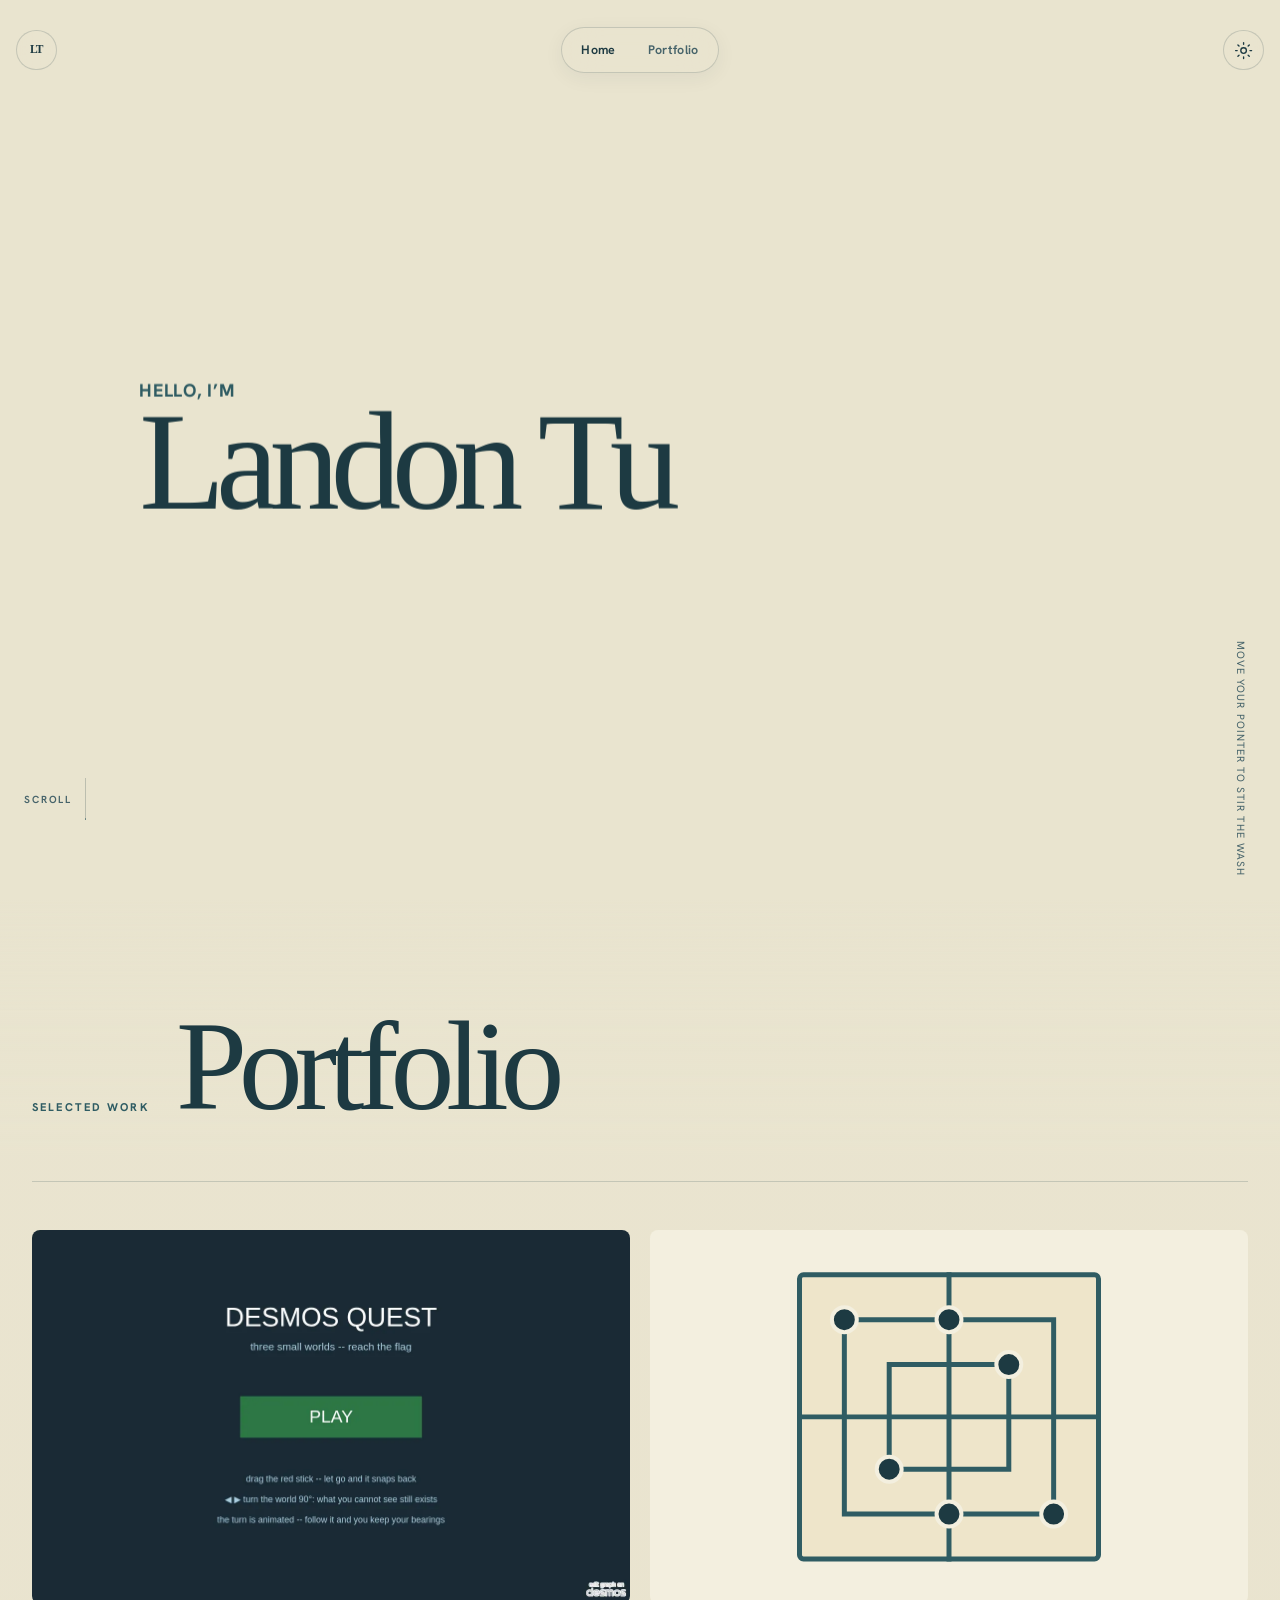
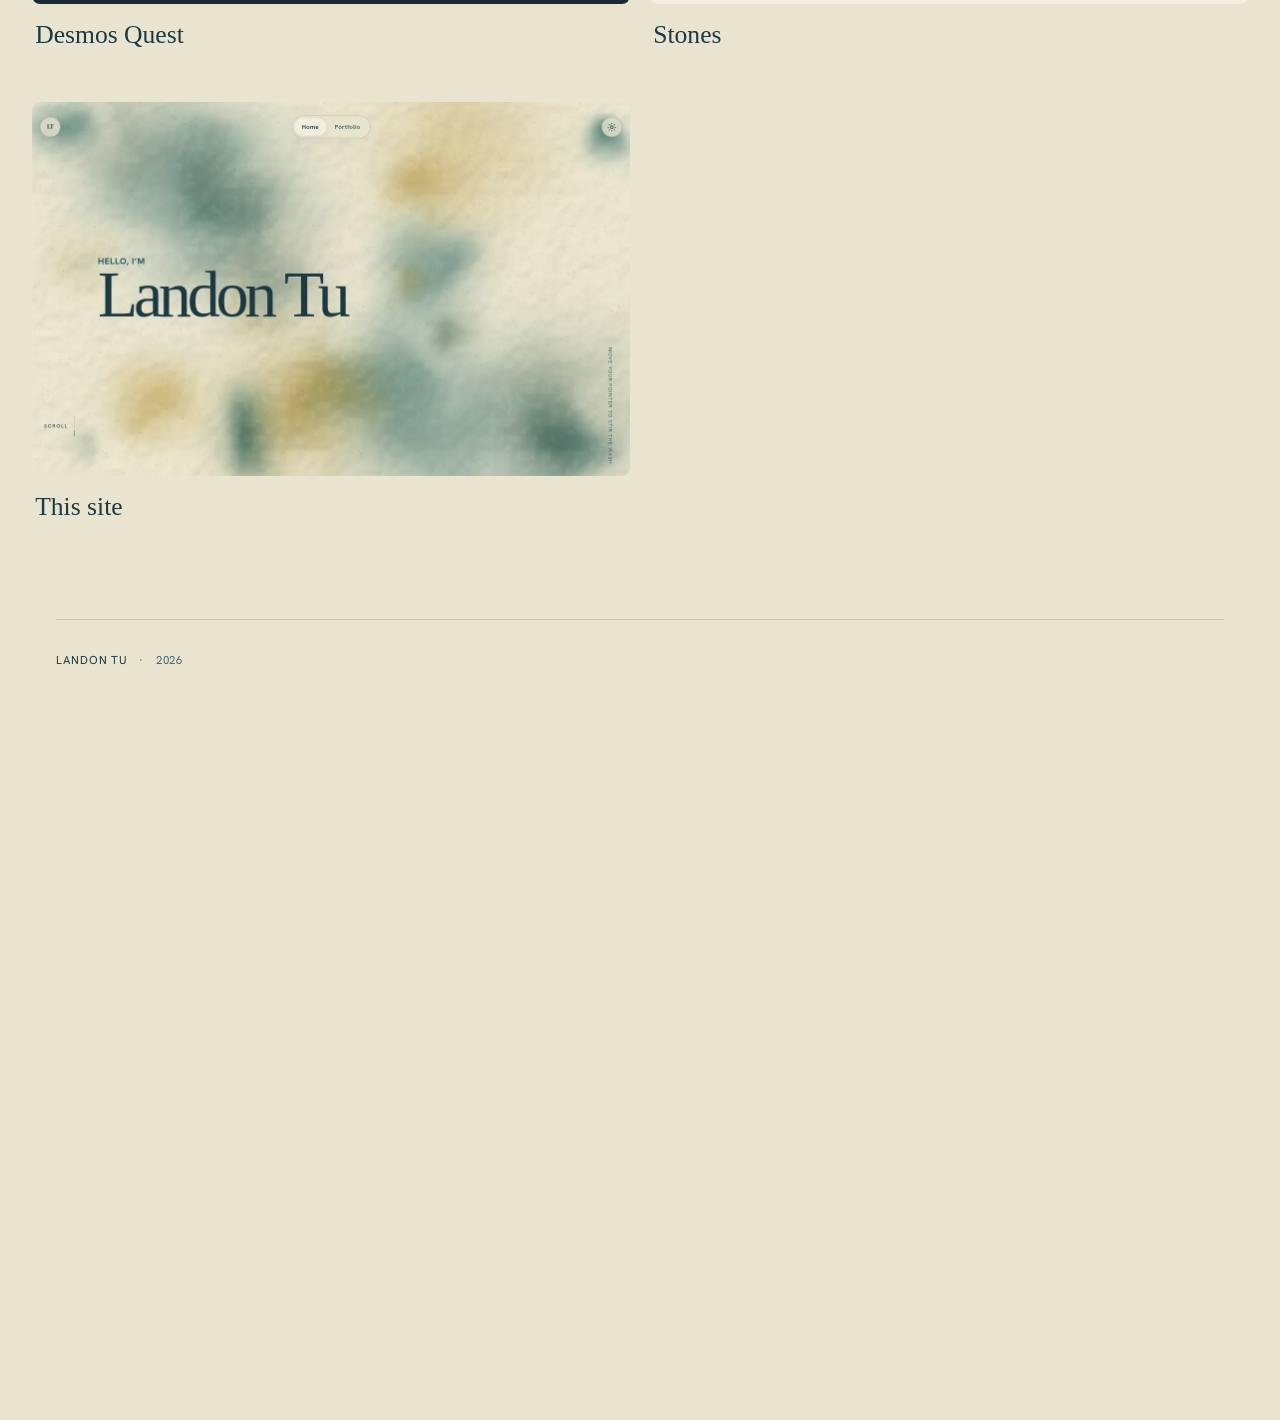
==== commit 89ce9bf1: "no-mistakes(document): Sync doc comments with hidden About section" ====
--- a/about.html
+++ b/about.html
@@ -3,9 +3,9 @@
 <head>
   <meta charset="utf-8">
   <meta name="viewport" content="width=device-width, initial-scale=1">
-  <!-- About is no longer a page; it is the second movement of the home page.
-       This stub stays so old links, bookmarks and search results land in the
-       right place instead of 404ing. -->
+  <!-- About is no longer a page; it is the second movement of the home page,
+       currently deferred and hidden. This stub stays so old links, bookmarks
+       and search results land on the home page instead of 404ing. -->
   <!-- About is deferred and hidden: restore index.html#about here (and below) when it is published again. -->
   <meta http-equiv="refresh" content="0; url=index.html">
   <meta name="robots" content="noindex">
--- a/styles.css
+++ b/styles.css
@@ -306,13 +306,13 @@
 .about-coming-soon { min-height: 20rem; display: grid; align-items: center; padding: 5rem 0 5rem 9rem; border-bottom: 1px solid var(--line); }
 .about-coming-soon p { margin: 0; color: var(--ink-soft); font: 500 clamp(1.8rem, 4vw, 3.2rem)/1.05 Georgia, "Times New Roman", serif; }
 /* -------------------------------------------------------- portfolio sheet
-   The third movement, and the bottom of the descent. The about sheet's paper
-   gradient stops climbing at 16rem and holds 89% for the rest of its height,
-   so this sheet is that same flat 89% — a different value here would draw a
-   visible horizontal seam across the wash at the section junction. It is a
-   sheet rather than a continuation of .about-shell because the scroll spy
-   needs two separate sections to observe, and because the nav's Portfolio
-   anchor has to land on a real element. */
+   The third movement (second while About is hidden), and the bottom of the
+   descent. The about sheet's paper gradient stops climbing at 16rem and holds
+   89% for the rest of its height, so this sheet is that same flat 89% — a
+   different value here would draw a visible horizontal seam across the wash at
+   the section junction. It is a sheet rather than a continuation of
+   .about-shell because the scroll spy needs two separate sections to observe,
+   and because the nav's Portfolio anchor has to land on a real element. */
 .portfolio-shell {
   position: relative; z-index: 2;
   background: color-mix(in srgb, var(--paper) 89%, transparent);
